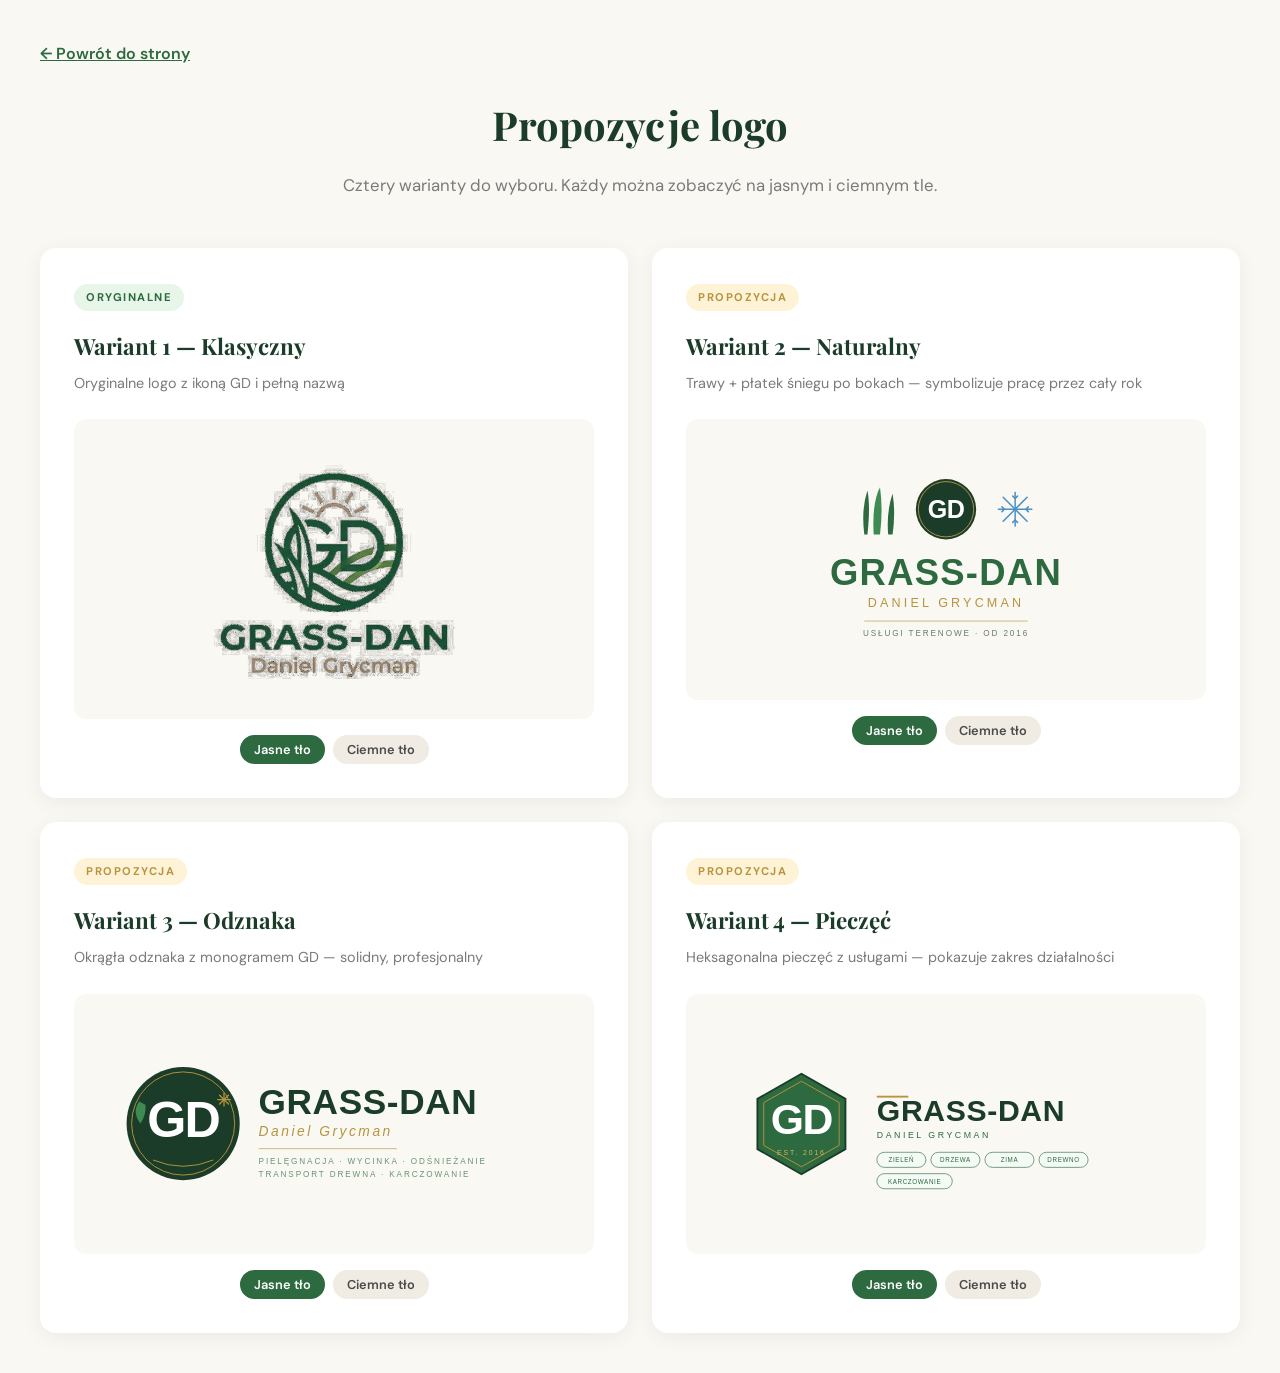
==== logo.html @ 0675f53d "v2 web" ====
<!DOCTYPE html>
<html lang="pl">
<head>
  <meta charset="UTF-8">
  <meta name="viewport" content="width=device-width, initial-scale=1.0">
  <title>Grass-Dan | Propozycje logo</title>
  <link href="https://fonts.googleapis.com/css2?family=DM+Sans:wght@400;500;600;700&family=Playfair+Display:wght@600;700&display=swap" rel="stylesheet">
  <style>
    * { margin: 0; padding: 0; box-sizing: border-box; }
    body {
      font-family: 'DM Sans', sans-serif;
      background: #faf8f3;
      color: #1a1a1a;
      padding: 40px 24px;
      line-height: 1.7;
    }
    .container { max-width: 1200px; margin: 0 auto; }
    h1 {
      font-family: 'Playfair Display', serif;
      font-size: 2.5rem; color: #1a3c28;
      text-align: center; margin-bottom: 12px;
    }
    .subtitle {
      text-align: center; color: #7a7a7a;
      margin-bottom: 48px; font-size: 1.05rem;
    }
    .logos-grid {
      display: grid;
      grid-template-columns: repeat(2, 1fr);
      gap: 24px;
    }
    .logo-card {
      background: #fff;
      border-radius: 16px;
      padding: 32px;
      box-shadow: 0 4px 20px rgba(0,0,0,0.06);
      border: 2px solid transparent;
      transition: 0.3s;
    }
    .logo-card:hover { border-color: #2d6a3f; transform: translateY(-3px); }
    .logo-badge {
      display: inline-block;
      padding: 4px 12px;
      border-radius: 50px;
      font-size: 0.7rem;
      font-weight: 700;
      letter-spacing: 1.5px;
      text-transform: uppercase;
      margin-bottom: 16px;
    }
    .badge-original { background: #e8f5e9; color: #2d6a3f; }
    .badge-new { background: #fef3d7; color: #b8943e; }
    .logo-card h3 {
      font-family: 'Playfair Display', serif;
      font-size: 1.4rem;
      color: #1a3c28;
      margin-bottom: 6px;
    }
    .logo-card .desc {
      color: #7a7a7a;
      font-size: 0.9rem;
      margin-bottom: 24px;
    }
    .logo-display {
      background: #faf8f3;
      border-radius: 12px;
      padding: 40px;
      display: flex;
      align-items: center;
      justify-content: center;
      min-height: 260px;
      margin-bottom: 16px;
    }
    .logo-display img {
      max-width: 100%;
      max-height: 220px;
    }
    .logo-display-dark {
      background: #1a3c28;
    }
    .display-toggle {
      display: flex;
      gap: 8px;
      justify-content: center;
      margin-top: 12px;
    }
    .toggle-btn {
      padding: 6px 14px;
      border-radius: 50px;
      background: #f0ece3;
      color: #4a4a4a;
      border: none;
      font-family: 'DM Sans', sans-serif;
      font-size: 0.8rem;
      font-weight: 600;
      cursor: pointer;
      transition: 0.2s;
    }
    .toggle-btn.active { background: #2d6a3f; color: #fff; }

    .back-link {
      display: inline-flex;
      align-items: center;
      gap: 8px;
      color: #2d6a3f;
      font-weight: 600;
      margin-bottom: 24px;
    }
    .back-link:hover { color: #1a3c28; }

    @media (max-width: 768px) {
      .logos-grid { grid-template-columns: 1fr; }
      h1 { font-size: 1.8rem; }
    }
  </style>
</head>
<body>
  <div class="container">
    <a href="index.html" class="back-link">← Powrót do strony</a>
    <h1>Propozycje logo</h1>
    <p class="subtitle">Cztery warianty do wyboru. Każdy można zobaczyć na jasnym i ciemnym tle.</p>

    <div class="logos-grid">

      <!-- Logo 1 - oryginalne -->
      <div class="logo-card">
        <span class="logo-badge badge-original">Oryginalne</span>
        <h3>Wariant 1 — Klasyczny</h3>
        <p class="desc">Oryginalne logo z ikoną GD i pełną nazwą</p>
        <div class="logo-display" id="display-1">
          <img src="img/logo-nobg.png" alt="Logo wariant 1">
        </div>
        <div class="display-toggle">
          <button class="toggle-btn active" onclick="setBg(1, 'light')">Jasne tło</button>
          <button class="toggle-btn" onclick="setBg(1, 'dark')">Ciemne tło</button>
        </div>
      </div>

      <!-- Logo 2 -->
      <div class="logo-card">
        <span class="logo-badge badge-new">Propozycja</span>
        <h3>Wariant 2 — Naturalny</h3>
        <p class="desc">Trawy + płatek śniegu po bokach — symbolizuje pracę przez cały rok</p>
        <div class="logo-display" id="display-2">
          <img src="img/logo-alt-1.svg" alt="Logo wariant 2">
        </div>
        <div class="display-toggle">
          <button class="toggle-btn active" onclick="setBg(2, 'light')">Jasne tło</button>
          <button class="toggle-btn" onclick="setBg(2, 'dark')">Ciemne tło</button>
        </div>
      </div>

      <!-- Logo 3 -->
      <div class="logo-card">
        <span class="logo-badge badge-new">Propozycja</span>
        <h3>Wariant 3 — Odznaka</h3>
        <p class="desc">Okrągła odznaka z monogramem GD — solidny, profesjonalny</p>
        <div class="logo-display" id="display-3">
          <img src="img/logo-alt-2.svg" alt="Logo wariant 3">
        </div>
        <div class="display-toggle">
          <button class="toggle-btn active" onclick="setBg(3, 'light')">Jasne tło</button>
          <button class="toggle-btn" onclick="setBg(3, 'dark')">Ciemne tło</button>
        </div>
      </div>

      <!-- Logo 4 -->
      <div class="logo-card">
        <span class="logo-badge badge-new">Propozycja</span>
        <h3>Wariant 4 — Pieczęć</h3>
        <p class="desc">Heksagonalna pieczęć z usługami — pokazuje zakres działalności</p>
        <div class="logo-display" id="display-4">
          <img src="img/logo-alt-3.svg" alt="Logo wariant 4">
        </div>
        <div class="display-toggle">
          <button class="toggle-btn active" onclick="setBg(4, 'light')">Jasne tło</button>
          <button class="toggle-btn" onclick="setBg(4, 'dark')">Ciemne tło</button>
        </div>
      </div>

    </div>
  </div>

  <script>
    function setBg(id, mode) {
      const display = document.getElementById('display-' + id);
      display.classList.toggle('logo-display-dark', mode === 'dark');
      const buttons = display.parentElement.querySelectorAll('.toggle-btn');
      buttons.forEach(b => b.classList.remove('active'));
      buttons[mode === 'light' ? 0 : 1].classList.add('active');
    }
  </script>
</body>
</html>
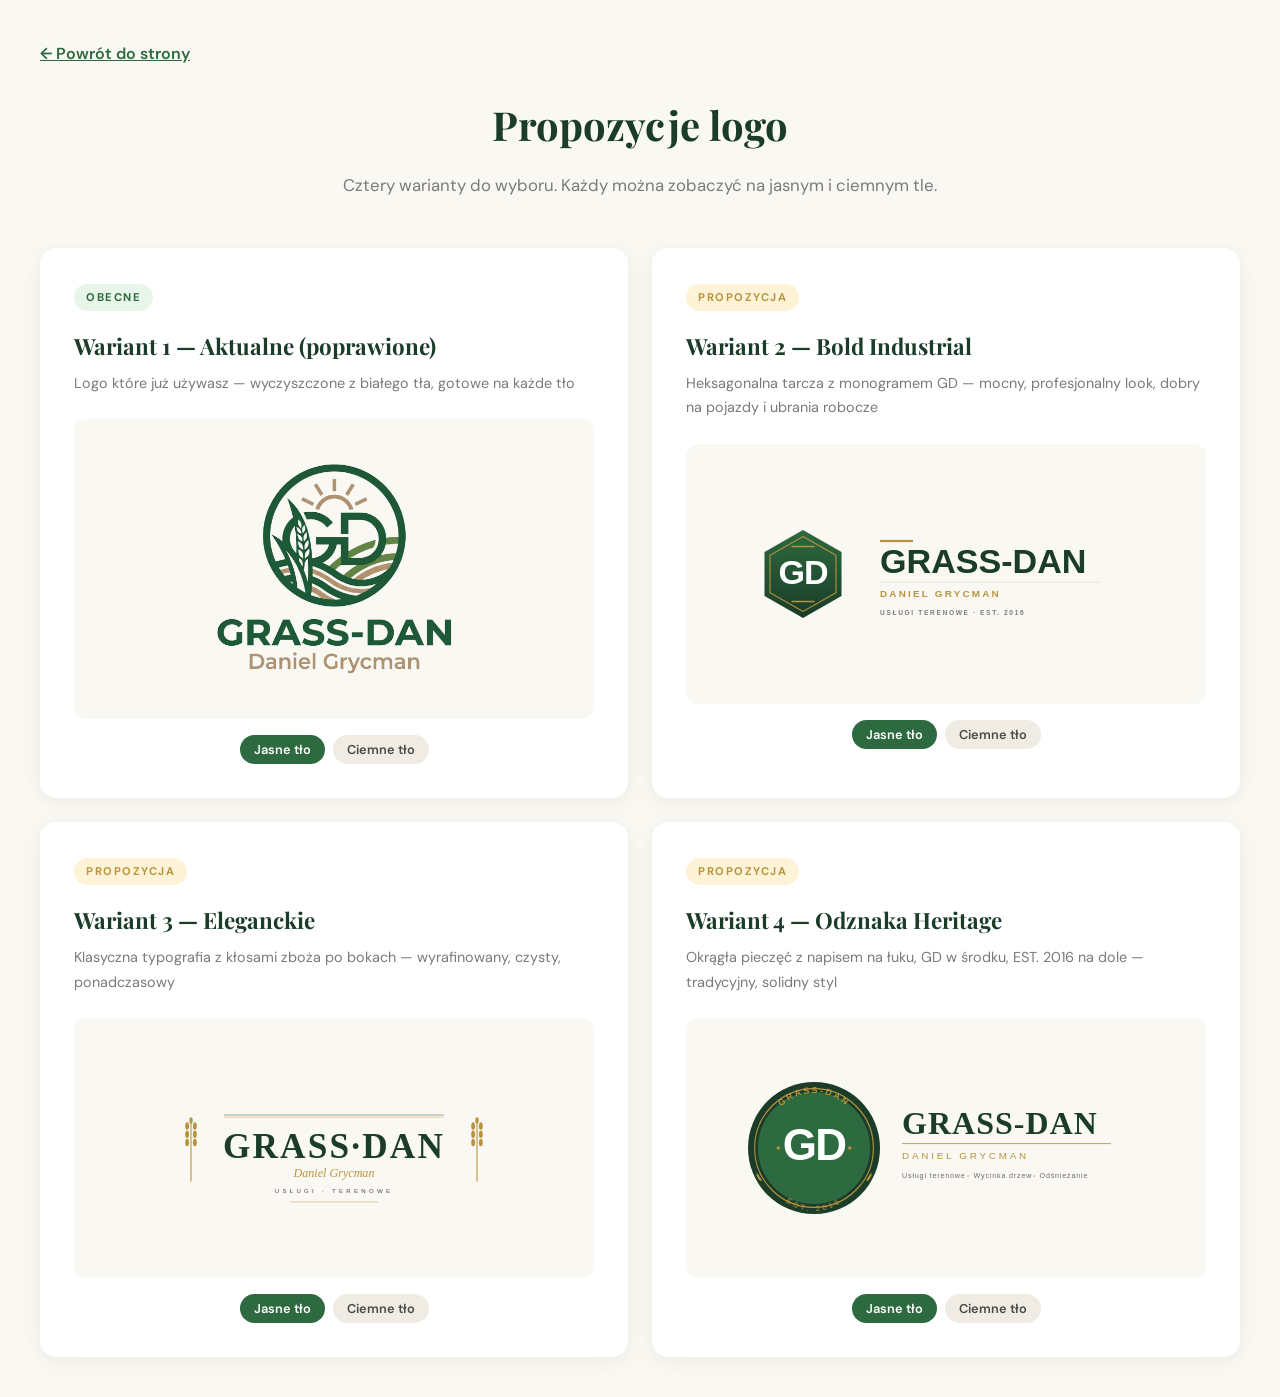
==== commit 271d0514: "v2 new icones and logo" ====
--- a/logo.html
+++ b/logo.html
@@ -124,9 +124,9 @@
 
       <!-- Logo 1 - oryginalne -->
       <div class="logo-card">
-        <span class="logo-badge badge-original">Oryginalne</span>
-        <h3>Wariant 1 — Klasyczny</h3>
-        <p class="desc">Oryginalne logo z ikoną GD i pełną nazwą</p>
+        <span class="logo-badge badge-original">Obecne</span>
+        <h3>Wariant 1 — Aktualne (poprawione)</h3>
+        <p class="desc">Logo które już używasz — wyczyszczone z białego tła, gotowe na każde tło</p>
         <div class="logo-display" id="display-1">
           <img src="img/logo-nobg.png" alt="Logo wariant 1">
         </div>
@@ -139,8 +139,8 @@
       <!-- Logo 2 -->
       <div class="logo-card">
         <span class="logo-badge badge-new">Propozycja</span>
-        <h3>Wariant 2 — Naturalny</h3>
-        <p class="desc">Trawy + płatek śniegu po bokach — symbolizuje pracę przez cały rok</p>
+        <h3>Wariant 2 — Bold Industrial</h3>
+        <p class="desc">Heksagonalna tarcza z monogramem GD — mocny, profesjonalny look, dobry na pojazdy i ubrania robocze</p>
         <div class="logo-display" id="display-2">
           <img src="img/logo-alt-1.svg" alt="Logo wariant 2">
         </div>
@@ -153,8 +153,8 @@
       <!-- Logo 3 -->
       <div class="logo-card">
         <span class="logo-badge badge-new">Propozycja</span>
-        <h3>Wariant 3 — Odznaka</h3>
-        <p class="desc">Okrągła odznaka z monogramem GD — solidny, profesjonalny</p>
+        <h3>Wariant 3 — Eleganckie</h3>
+        <p class="desc">Klasyczna typografia z kłosami zboża po bokach — wyrafinowany, czysty, ponadczasowy</p>
         <div class="logo-display" id="display-3">
           <img src="img/logo-alt-2.svg" alt="Logo wariant 3">
         </div>
@@ -167,8 +167,8 @@
       <!-- Logo 4 -->
       <div class="logo-card">
         <span class="logo-badge badge-new">Propozycja</span>
-        <h3>Wariant 4 — Pieczęć</h3>
-        <p class="desc">Heksagonalna pieczęć z usługami — pokazuje zakres działalności</p>
+        <h3>Wariant 4 — Odznaka Heritage</h3>
+        <p class="desc">Okrągła pieczęć z napisem na łuku, GD w środku, EST. 2016 na dole — tradycyjny, solidny styl</p>
         <div class="logo-display" id="display-4">
           <img src="img/logo-alt-3.svg" alt="Logo wariant 4">
         </div>
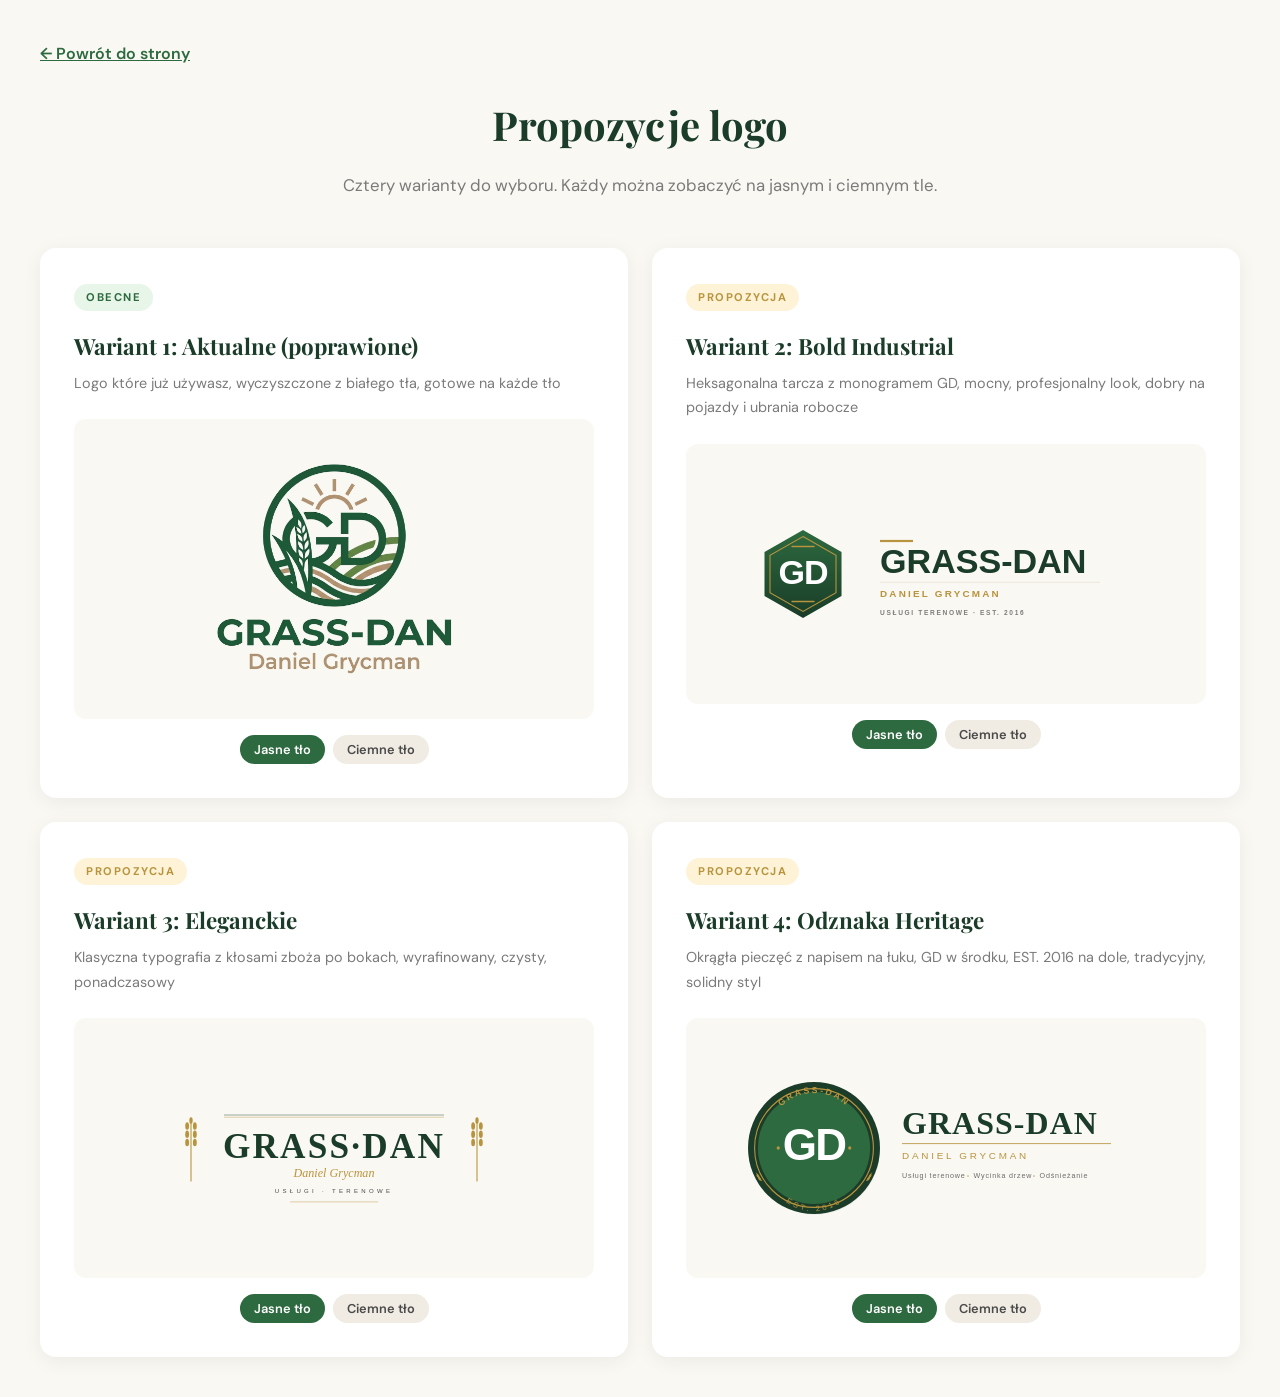
==== commit c6a23d3b: "no -- i opis better" ====
--- a/logo.html
+++ b/logo.html
@@ -125,8 +125,8 @@
       <!-- Logo 1 - oryginalne -->
       <div class="logo-card">
         <span class="logo-badge badge-original">Obecne</span>
-        <h3>Wariant 1 — Aktualne (poprawione)</h3>
-        <p class="desc">Logo które już używasz — wyczyszczone z białego tła, gotowe na każde tło</p>
+        <h3>Wariant 1: Aktualne (poprawione)</h3>
+        <p class="desc">Logo które już używasz, wyczyszczone z białego tła, gotowe na każde tło</p>
         <div class="logo-display" id="display-1">
           <img src="img/logo-nobg.png" alt="Logo wariant 1">
         </div>
@@ -139,8 +139,8 @@
       <!-- Logo 2 -->
       <div class="logo-card">
         <span class="logo-badge badge-new">Propozycja</span>
-        <h3>Wariant 2 — Bold Industrial</h3>
-        <p class="desc">Heksagonalna tarcza z monogramem GD — mocny, profesjonalny look, dobry na pojazdy i ubrania robocze</p>
+        <h3>Wariant 2: Bold Industrial</h3>
+        <p class="desc">Heksagonalna tarcza z monogramem GD, mocny, profesjonalny look, dobry na pojazdy i ubrania robocze</p>
         <div class="logo-display" id="display-2">
           <img src="img/logo-alt-1.svg" alt="Logo wariant 2">
         </div>
@@ -153,8 +153,8 @@
       <!-- Logo 3 -->
       <div class="logo-card">
         <span class="logo-badge badge-new">Propozycja</span>
-        <h3>Wariant 3 — Eleganckie</h3>
-        <p class="desc">Klasyczna typografia z kłosami zboża po bokach — wyrafinowany, czysty, ponadczasowy</p>
+        <h3>Wariant 3: Eleganckie</h3>
+        <p class="desc">Klasyczna typografia z kłosami zboża po bokach, wyrafinowany, czysty, ponadczasowy</p>
         <div class="logo-display" id="display-3">
           <img src="img/logo-alt-2.svg" alt="Logo wariant 3">
         </div>
@@ -167,8 +167,8 @@
       <!-- Logo 4 -->
       <div class="logo-card">
         <span class="logo-badge badge-new">Propozycja</span>
-        <h3>Wariant 4 — Odznaka Heritage</h3>
-        <p class="desc">Okrągła pieczęć z napisem na łuku, GD w środku, EST. 2016 na dole — tradycyjny, solidny styl</p>
+        <h3>Wariant 4: Odznaka Heritage</h3>
+        <p class="desc">Okrągła pieczęć z napisem na łuku, GD w środku, EST. 2016 na dole, tradycyjny, solidny styl</p>
         <div class="logo-display" id="display-4">
           <img src="img/logo-alt-3.svg" alt="Logo wariant 4">
         </div>
